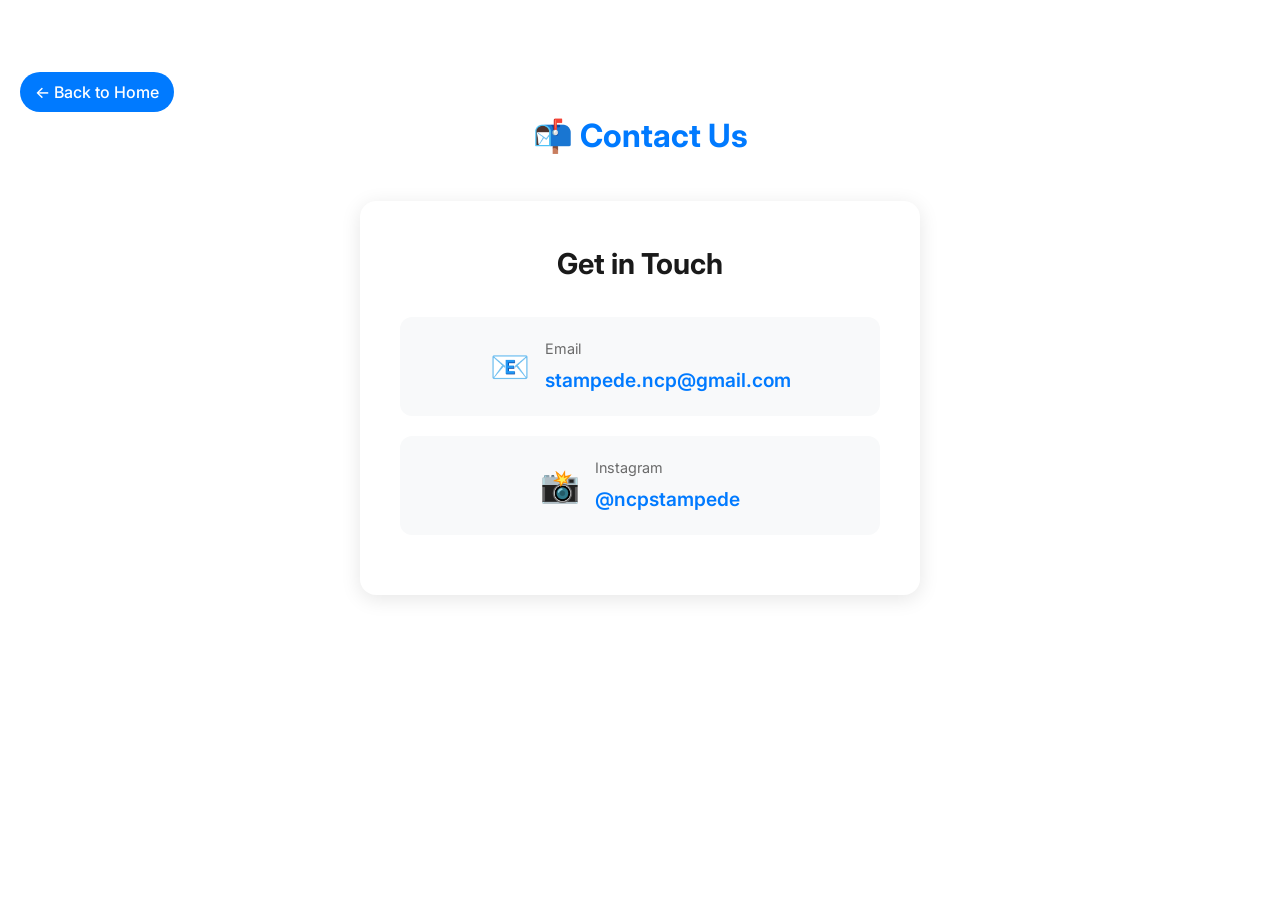
==== contact.html @ a9ec6a54 "Add contact subpage with email and Instagram information Co-authored-by: CODERTG2 <67664950+CODERTG2" ====
<!DOCTYPE html>
<html lang="en">
<head>
    <meta charset="UTF-8">
    <meta name="viewport" content="width=device-width, initial-scale=1.0">
    <title>Contact - NCP Stampede</title>
    <meta name="description" content="Contact NCP Stampede - Get in touch with us via email or Instagram.">
    <link rel="stylesheet" href="styles/main.css">
    <link rel="preconnect" href="https://fonts.googleapis.com">
    <link rel="preconnect" href="https://fonts.gstatic.com" crossorigin>
    <link href="https://fonts.googleapis.com/css2?family=Inter:wght@300;400;500;600;700;800;900&display=swap" rel="stylesheet">
    <link rel="icon" type="image/x-icon" href="data:image/svg+xml,<svg xmlns=%22http://www.w3.org/2000/svg%22 viewBox=%220 0 100 100%22><text y=%22.9em%22 font-size=%2290%22>🏈</text></svg>">
    <style>
        body { padding-top: 70px; }
        .contact-section {
            background: white;
            padding: 40px;
            border-radius: 16px;
            box-shadow: 0 4px 20px rgba(0,0,0,0.1);
            margin: 30px 0;
            text-align: center;
        }
        .contact-section h2 {
            font-size: 1.8rem;
            margin-bottom: 30px;
            color: #1a1a1a;
        }
        .contact-item {
            display: flex;
            align-items: center;
            justify-content: center;
            gap: 15px;
            padding: 20px;
            margin: 20px 0;
            background: #f8f9fa;
            border-radius: 12px;
            transition: all 0.3s ease;
        }
        .contact-item:hover {
            transform: translateY(-3px);
            box-shadow: 0 8px 25px rgba(0, 0, 0, 0.1);
        }
        .contact-icon {
            font-size: 2rem;
        }
        .contact-info {
            text-align: left;
        }
        .contact-label {
            font-size: 0.9rem;
            color: #6a6a6a;
            margin-bottom: 5px;
        }
        .contact-value {
            font-size: 1.2rem;
            font-weight: 600;
            color: #1a1a1a;
        }
        .contact-value a {
            color: #007AFF;
            text-decoration: none;
            transition: color 0.3s ease;
        }
        .contact-value a:hover {
            color: #0056CC;
        }
        .back-nav {
            position: fixed;
            top: 80px;
            left: 20px;
            z-index: 100;
        }
        .back-nav a {
            background: #007AFF;
            color: white;
            padding: 10px 15px;
            border-radius: 25px;
            text-decoration: none;
            font-weight: 500;
            transition: all 0.3s ease;
        }
        .back-nav a:hover {
            background: #0056CC;
            transform: translateY(-2px);
        }
        @media (max-width: 480px) {
            .contact-item {
                flex-direction: column;
                text-align: center;
            }
            .contact-info {
                text-align: center;
            }
        }
    </style>
</head>
<body>
    <div class="back-nav">
        <a href="index.html">← Back to Home</a>
    </div>

    <div class="container" style="max-width: 600px; margin-top: 40px;">
        <h1 style="text-align: center; color: #007AFF; margin-bottom: 40px;">
            📬 Contact Us
        </h1>

        <div class="contact-section">
            <h2>Get in Touch</h2>
            
            <div class="contact-item">
                <span class="contact-icon">📧</span>
                <div class="contact-info">
                    <div class="contact-label">Email</div>
                    <div class="contact-value">
                        <a href="mailto:stampede.ncp@gmail.com">stampede.ncp@gmail.com</a>
                    </div>
                </div>
            </div>

            <div class="contact-item">
                <span class="contact-icon">📸</span>
                <div class="contact-info">
                    <div class="contact-label">Instagram</div>
                    <div class="contact-value">
                        <a href="https://instagram.com/ncpstampede" target="_blank" rel="noopener noreferrer">@ncpstampede</a>
                    </div>
                </div>
            </div>
        </div>

    </div>
</body>
</html>
---- styles/main.css ----
/* Reset and Base Styles */
* {
    margin: 0;
    padding: 0;
    box-sizing: border-box;
}

html {
    scroll-behavior: smooth;
}

body {
    font-family: 'Inter', system-ui, -apple-system, BlinkMacSystemFont, 'Segoe UI', Roboto, sans-serif;
    line-height: 1.6;
    color: #1a1a1a;
    background-color: #ffffff;
}

.container {
    max-width: 1200px;
    margin: 0 auto;
    padding: 0 20px;
}

/* Navigation */
.navbar {
    position: fixed;
    top: 0;
    width: 100%;
    background: rgba(255, 255, 255, 0.95);
    backdrop-filter: blur(10px);
    border-bottom: 1px solid #e5e5e5;
    z-index: 1000;
    transition: all 0.3s ease;
}

.nav-container {
    max-width: 1200px;
    margin: 0 auto;
    padding: 0 20px;
    display: flex;
    justify-content: space-between;
    align-items: center;
    height: 70px;
}

.nav-logo {
    display: flex;
    align-items: center;
    text-decoration: none;
    color: #1a1a1a;
    font-weight: 700;
    font-size: 20px;
    gap: 8px;
}

.logo-icon {
    font-size: 24px;
}

.nav-menu {
    display: flex;
    list-style: none;
    gap: 30px;
    align-items: center;
}

.nav-link {
    text-decoration: none;
    color: #4a4a4a;
    font-weight: 500;
    transition: color 0.3s ease;
    position: relative;
}

.nav-link:hover {
    color: #007AFF;
}

.nav-link::after {
    content: '';
    position: absolute;
    width: 0;
    height: 2px;
    bottom: -5px;
    left: 0;
    background-color: #007AFF;
    transition: width 0.3s ease;
}

.nav-link:hover::after {
    width: 100%;
}

.hamburger {
    display: none;
    flex-direction: column;
    cursor: pointer;
}

.bar {
    width: 25px;
    height: 3px;
    background-color: #1a1a1a;
    margin: 3px 0;
    transition: 0.3s;
}

/* Hero Section */
.hero {
    background: linear-gradient(135deg, #667eea 0%, #764ba2 100%);
    color: white;
    padding: 120px 0 80px;
    min-height: 100vh;
    display: flex;
    align-items: center;
}

.hero-content {
    text-align: center;
    max-width: 800px;
    margin: 0 auto;
}

.hero-title {
    font-size: 3.5rem;
    font-weight: 800;
    margin-bottom: 20px;
    line-height: 1.2;
}

.hero-subtitle {
    font-size: 1.25rem;
    margin-bottom: 40px;
    opacity: 0.9;
    line-height: 1.6;
}

.hero-stats {
    display: flex;
    justify-content: center;
    gap: 60px;
    margin-bottom: 40px;
}

.stat {
    text-align: center;
}

.stat-number {
    display: block;
    font-size: 2.5rem;
    font-weight: 700;
    margin-bottom: 5px;
}

.stat-label {
    font-size: 0.9rem;
    opacity: 0.8;
}

.hero-buttons {
    display: flex;
    gap: 20px;
    justify-content: center;
    flex-wrap: wrap;
}

/* Buttons */
.btn {
    padding: 12px 24px;
    text-decoration: none;
    border-radius: 8px;
    font-weight: 600;
    transition: all 0.3s ease;
    display: inline-block;
    text-align: center;
}

.btn-primary {
    background-color: #007AFF;
    color: white;
    box-shadow: 0 4px 15px rgba(0, 122, 255, 0.3);
}

.btn-primary:hover {
    background-color: #0056CC;
    transform: translateY(-2px);
    box-shadow: 0 8px 25px rgba(0, 122, 255, 0.4);
}

.btn-secondary {
    background-color: transparent;
    color: white;
    border: 2px solid white;
}

.btn-secondary:hover {
    background-color: white;
    color: #667eea;
    transform: translateY(-2px);
}

/* Sections */
.section {
    padding: 80px 0;
}

.section-alt {
    background-color: #f8f9fa;
}

.section-header {
    text-align: center;
    margin-bottom: 60px;
}

.section-title {
    font-size: 2.5rem;
    font-weight: 700;
    margin-bottom: 20px;
    color: #1a1a1a;
}

.section-subtitle {
    font-size: 1.1rem;
    color: #6a6a6a;
    max-width: 600px;
    margin: 0 auto;
    line-height: 1.6;
}

/* Cards and Grids */
.overview-grid,
.features-grid {
    display: grid;
    grid-template-columns: repeat(auto-fit, minmax(300px, 1fr));
    gap: 30px;
    margin-bottom: 60px;
}

.overview-card,
.feature-card {
    background: white;
    padding: 30px;
    border-radius: 16px;
    box-shadow: 0 4px 20px rgba(0, 0, 0, 0.1);
    transition: transform 0.3s ease, box-shadow 0.3s ease;
}

.overview-card:hover,
.feature-card:hover {
    transform: translateY(-5px);
    box-shadow: 0 8px 30px rgba(0, 0, 0, 0.15);
}

.card-icon {
    font-size: 3rem;
    margin-bottom: 20px;
}

.overview-card h3,
.feature-card h3 {
    font-size: 1.4rem;
    font-weight: 600;
    margin-bottom: 15px;
    color: #1a1a1a;
}

.overview-card p,
.feature-card p {
    color: #6a6a6a;
    margin-bottom: 20px;
    line-height: 1.6;
}

.feature-list {
    list-style: none;
    padding: 0;
}

.feature-list li {
    padding: 5px 0;
    color: #6a6a6a;
    position: relative;
    padding-left: 20px;
}

.feature-list li::before {
    content: '✓';
    position: absolute;
    left: 0;
    color: #007AFF;
    font-weight: bold;
}

.card-link {
    color: #007AFF;
    text-decoration: none;
    font-weight: 600;
    transition: color 0.3s ease;
}

.card-link:hover {
    color: #0056CC;
}

/* Code Examples */
.code-example {
    background: #1a1a1a;
    border-radius: 12px;
    padding: 30px;
    margin: 40px 0;
    overflow: hidden;
}

.code-example h3 {
    color: white;
    margin-bottom: 20px;
    font-size: 1.3rem;
}

.code-example pre {
    margin: 0;
    overflow-x: auto;
}

.code-example code {
    font-family: 'SF Mono', Monaco, 'Cascadia Code', 'Roboto Mono', Consolas, 'Courier New', monospace;
    font-size: 14px;
    line-height: 1.5;
}

/* API Reference */
.api-reference {
    margin-top: 60px;
}

.api-grid {
    display: grid;
    grid-template-columns: repeat(auto-fit, minmax(400px, 1fr));
    gap: 30px;
    margin-top: 30px;
}

.api-card {
    background: white;
    padding: 30px;
    border-radius: 12px;
    border: 1px solid #e5e5e5;
}

.api-card h4 {
    font-size: 1.3rem;
    font-weight: 600;
    margin-bottom: 15px;
    color: #1a1a1a;
}

.api-card p {
    margin-bottom: 10px;
    color: #6a6a6a;
}

.api-card code {
    background: #f5f5f5;
    padding: 2px 6px;
    border-radius: 4px;
    font-family: 'SF Mono', Monaco, monospace;
    font-size: 13px;
}

.api-columns ul {
    list-style: none;
    padding: 0;
    margin-top: 10px;
}

.api-columns li {
    padding: 3px 0;
    font-size: 14px;
    color: #6a6a6a;
}

/* Component Showcase */
.component-showcase {
    margin-top: 60px;
}

.components-grid {
    display: grid;
    grid-template-columns: repeat(auto-fit, minmax(280px, 1fr));
    gap: 20px;
    margin-top: 30px;
}

.component-card {
    background: white;
    padding: 25px;
    border-radius: 12px;
    border: 1px solid #e5e5e5;
    transition: border-color 0.3s ease;
}

.component-card:hover {
    border-color: #007AFF;
}

.component-card h4 {
    font-size: 1.1rem;
    font-weight: 600;
    margin-bottom: 10px;
    color: #1a1a1a;
}

.component-card p {
    font-size: 14px;
    color: #6a6a6a;
    margin-bottom: 15px;
}

.component-card code {
    background: #f5f5f5;
    padding: 8px 12px;
    border-radius: 6px;
    font-family: 'SF Mono', Monaco, monospace;
    font-size: 12px;
    display: block;
    word-break: break-all;
}

/* Getting Started */
.getting-started-grid {
    display: grid;
    grid-template-columns: repeat(auto-fit, minmax(350px, 1fr));
    gap: 30px;
    margin-bottom: 60px;
}

.step-card {
    background: white;
    padding: 30px;
    border-radius: 16px;
    box-shadow: 0 4px 20px rgba(0, 0, 0, 0.1);
    position: relative;
}

.step-number {
    position: absolute;
    top: -15px;
    left: 30px;
    background: #007AFF;
    color: white;
    width: 30px;
    height: 30px;
    border-radius: 50%;
    display: flex;
    align-items: center;
    justify-content: center;
    font-weight: 700;
    font-size: 14px;
}

.step-card h3 {
    font-size: 1.3rem;
    font-weight: 600;
    margin-bottom: 15px;
    color: #1a1a1a;
    margin-top: 10px;
}

.step-card p {
    color: #6a6a6a;
    margin-bottom: 20px;
    line-height: 1.6;
}

.step-code {
    background: #1a1a1a;
    border-radius: 8px;
    overflow: hidden;
}

.step-code pre {
    margin: 0;
    padding: 20px;
    overflow-x: auto;
}

.step-code code {
    font-family: 'SF Mono', Monaco, monospace;
    font-size: 13px;
    line-height: 1.4;
}

/* Requirements and Resources */
.requirements-section,
.resources-section {
    margin-top: 60px;
}

.requirements-grid,
.resources-grid {
    display: grid;
    grid-template-columns: repeat(auto-fit, minmax(300px, 1fr));
    gap: 30px;
    margin-top: 30px;
}

.requirement-card {
    background: white;
    padding: 30px;
    border-radius: 12px;
    border: 1px solid #e5e5e5;
}

.requirement-card h4 {
    font-size: 1.2rem;
    font-weight: 600;
    margin-bottom: 20px;
    color: #1a1a1a;
}

.requirement-card ul {
    list-style: none;
    padding: 0;
}

.requirement-card li {
    padding: 8px 0;
    color: #6a6a6a;
    position: relative;
    padding-left: 20px;
    font-size: 14px;
}

.requirement-card li::before {
    content: '•';
    position: absolute;
    left: 0;
    color: #007AFF;
    font-weight: bold;
}

.resource-card {
    background: white;
    padding: 30px;
    border-radius: 12px;
    border: 1px solid #e5e5e5;
    text-decoration: none;
    color: inherit;
    transition: all 0.3s ease;
    display: block;
}

.resource-card:hover {
    transform: translateY(-3px);
    box-shadow: 0 8px 25px rgba(0, 0, 0, 0.15);
    border-color: #007AFF;
}

.resource-card h4 {
    font-size: 1.2rem;
    font-weight: 600;
    margin-bottom: 15px;
    color: #1a1a1a;
}

.resource-card p {
    color: #6a6a6a;
    font-size: 14px;
    line-height: 1.5;
}

/* Footer */
.footer {
    background-color: #1a1a1a;
    color: white;
    padding: 60px 0 30px;
}

.footer-content {
    display: grid;
    grid-template-columns: repeat(auto-fit, minmax(250px, 1fr));
    gap: 40px;
    margin-bottom: 40px;
}

.footer-section h3,
.footer-section h4 {
    margin-bottom: 20px;
    font-weight: 600;
}

.footer-section h3 {
    font-size: 1.3rem;
}

.footer-section h4 {
    font-size: 1.1rem;
}

.footer-section p {
    color: #b0b0b0;
    margin-bottom: 20px;
    line-height: 1.6;
}

.footer-links {
    display: flex;
    gap: 20px;
}

.footer-links a {
    color: #007AFF;
    text-decoration: none;
    font-weight: 500;
    transition: color 0.3s ease;
}

.footer-links a:hover {
    color: #40a0ff;
}

.footer-section ul {
    list-style: none;
    padding: 0;
}

.footer-section li {
    margin-bottom: 10px;
}

.footer-section a {
    color: #b0b0b0;
    text-decoration: none;
    transition: color 0.3s ease;
}

.footer-section a:hover {
    color: white;
}

.footer-bottom {
    border-top: 1px solid #333;
    padding-top: 30px;
    text-align: center;
    color: #b0b0b0;
}

.footer-bottom p {
    margin-bottom: 5px;
}

/* Responsive Design */
@media (max-width: 768px) {
    .hamburger {
        display: flex;
    }

    .nav-menu {
        position: fixed;
        left: -100%;
        top: 70px;
        flex-direction: column;
        background: white;
        width: 100%;
        text-align: center;
        transition: 0.3s;
        box-shadow: 0 10px 27px rgba(0, 0, 0, 0.05);
        padding: 20px 0;
    }

    .nav-menu.active {
        left: 0;
    }

    .nav-menu li {
        margin: 15px 0;
    }

    .hero-title {
        font-size: 2.5rem;
    }

    .hero-subtitle {
        font-size: 1.1rem;
    }

    .hero-stats {
        gap: 30px;
    }

    .stat-number {
        font-size: 2rem;
    }

    .section-title {
        font-size: 2rem;
    }

    .overview-grid,
    .features-grid {
        grid-template-columns: 1fr;
    }

    .api-grid {
        grid-template-columns: 1fr;
    }

    .getting-started-grid {
        grid-template-columns: 1fr;
    }

    .hero-buttons {
        flex-direction: column;
        align-items: center;
    }

    .btn {
        width: 100%;
        max-width: 280px;
    }

    .container {
        padding: 0 15px;
    }

    .nav-container {
        padding: 0 15px;
    }
}

@media (max-width: 480px) {
    .hero {
        padding: 100px 0 60px;
    }

    .hero-title {
        font-size: 2rem;
    }

    .hero-subtitle {
        font-size: 1rem;
    }

    .hero-stats {
        flex-direction: column;
        gap: 20px;
    }

    .section {
        padding: 60px 0;
    }

    .section-title {
        font-size: 1.8rem;
    }

    .code-example,
    .step-code {
        margin: 20px -15px;
        border-radius: 0;
    }

    .overview-card,
    .feature-card,
    .step-card {
        padding: 20px;
    }

    .footer-content {
        grid-template-columns: 1fr;
        gap: 30px;
    }
}

/* Animations */
@keyframes fadeInUp {
    from {
        opacity: 0;
        transform: translateY(30px);
    }
    to {
        opacity: 1;
        transform: translateY(0);
    }
}

.overview-card,
.feature-card,
.step-card {
    animation: fadeInUp 0.6s ease-out;
}

/* Smooth scrolling offset for fixed navbar */
section {
    scroll-margin-top: 70px;
}
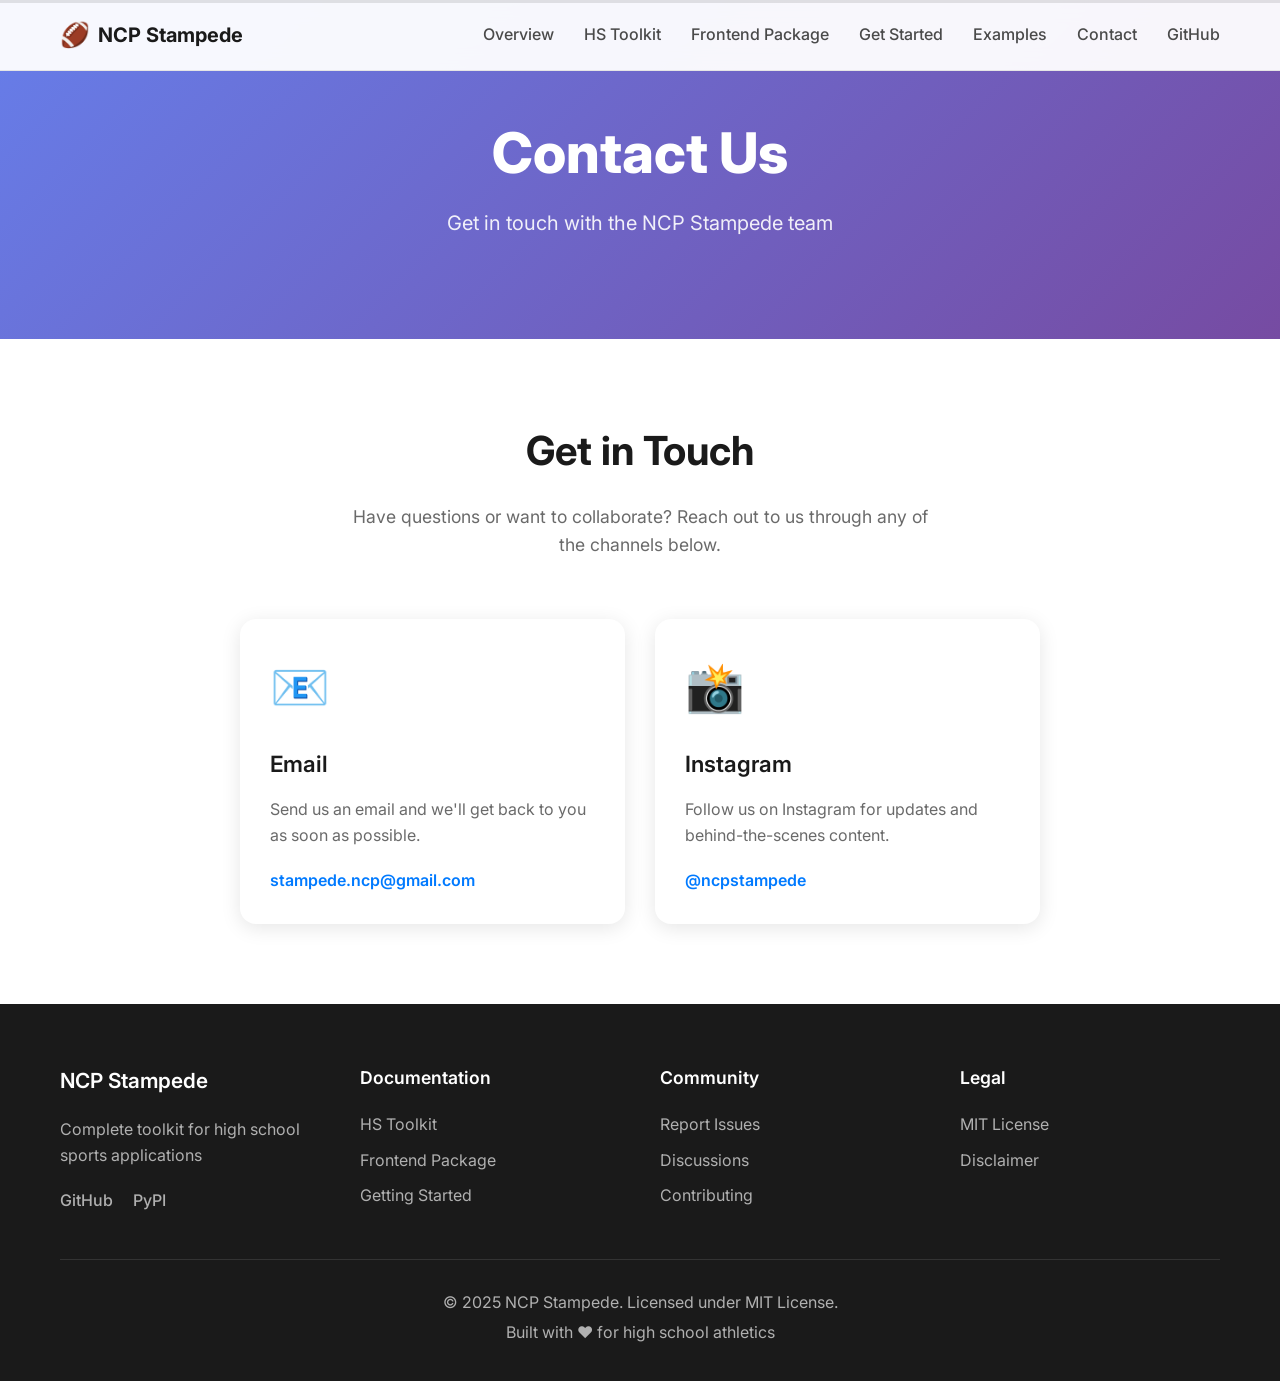
==== commit 991767c0: "Redesign contact page to match main website theme Co-authored-by: CODERTG2 <67664950+CODERTG2@users." ====
--- a/contact.html
+++ b/contact.html
@@ -5,129 +5,140 @@
     <meta name="viewport" content="width=device-width, initial-scale=1.0">
     <title>Contact - NCP Stampede</title>
     <meta name="description" content="Contact NCP Stampede - Get in touch with us via email or Instagram.">
+    <meta name="author" content="NCP Stampede">
+    <meta name="robots" content="index, follow">
+
+    <!-- Favicon -->
+    <link rel="icon" type="image/x-icon" href="data:image/svg+xml,<svg xmlns=%22http://www.w3.org/2000/svg%22 viewBox=%220 0 100 100%22><text y=%22.9em%22 font-size=%2290%22>🏈</text></svg>">
+    <link rel="apple-touch-icon" href="data:image/svg+xml,<svg xmlns=%22http://www.w3.org/2000/svg%22 viewBox=%220 0 100 100%22><text y=%22.9em%22 font-size=%2290%22>🏈</text></svg>">
+
     <link rel="stylesheet" href="styles/main.css">
     <link rel="preconnect" href="https://fonts.googleapis.com">
     <link rel="preconnect" href="https://fonts.gstatic.com" crossorigin>
     <link href="https://fonts.googleapis.com/css2?family=Inter:wght@300;400;500;600;700;800;900&display=swap" rel="stylesheet">
-    <link rel="icon" type="image/x-icon" href="data:image/svg+xml,<svg xmlns=%22http://www.w3.org/2000/svg%22 viewBox=%220 0 100 100%22><text y=%22.9em%22 font-size=%2290%22>🏈</text></svg>">
-    <style>
-        body { padding-top: 70px; }
-        .contact-section {
-            background: white;
-            padding: 40px;
-            border-radius: 16px;
-            box-shadow: 0 4px 20px rgba(0,0,0,0.1);
-            margin: 30px 0;
-            text-align: center;
-        }
-        .contact-section h2 {
-            font-size: 1.8rem;
-            margin-bottom: 30px;
-            color: #1a1a1a;
-        }
-        .contact-item {
-            display: flex;
-            align-items: center;
-            justify-content: center;
-            gap: 15px;
-            padding: 20px;
-            margin: 20px 0;
-            background: #f8f9fa;
-            border-radius: 12px;
-            transition: all 0.3s ease;
-        }
-        .contact-item:hover {
-            transform: translateY(-3px);
-            box-shadow: 0 8px 25px rgba(0, 0, 0, 0.1);
-        }
-        .contact-icon {
-            font-size: 2rem;
-        }
-        .contact-info {
-            text-align: left;
-        }
-        .contact-label {
-            font-size: 0.9rem;
-            color: #6a6a6a;
-            margin-bottom: 5px;
-        }
-        .contact-value {
-            font-size: 1.2rem;
-            font-weight: 600;
-            color: #1a1a1a;
-        }
-        .contact-value a {
-            color: #007AFF;
-            text-decoration: none;
-            transition: color 0.3s ease;
-        }
-        .contact-value a:hover {
-            color: #0056CC;
-        }
-        .back-nav {
-            position: fixed;
-            top: 80px;
-            left: 20px;
-            z-index: 100;
-        }
-        .back-nav a {
-            background: #007AFF;
-            color: white;
-            padding: 10px 15px;
-            border-radius: 25px;
-            text-decoration: none;
-            font-weight: 500;
-            transition: all 0.3s ease;
-        }
-        .back-nav a:hover {
-            background: #0056CC;
-            transform: translateY(-2px);
-        }
-        @media (max-width: 480px) {
-            .contact-item {
-                flex-direction: column;
-                text-align: center;
-            }
-            .contact-info {
-                text-align: center;
-            }
-        }
-    </style>
 </head>
 <body>
-    <div class="back-nav">
-        <a href="index.html">← Back to Home</a>
-    </div>
+    <nav class="navbar">
+        <div class="nav-container">
+            <a href="index.html" class="nav-logo">
+                <span class="logo-icon">🏈</span>
+                NCP Stampede
+            </a>
+            <ul class="nav-menu">
+                <li class="nav-item">
+                    <a href="index.html#overview" class="nav-link">Overview</a>
+                </li>
+                <li class="nav-item">
+                    <a href="index.html#hs-toolkit" class="nav-link">HS Toolkit</a>
+                </li>
+                <li class="nav-item">
+                    <a href="index.html#frontend-package" class="nav-link">Frontend Package</a>
+                </li>
+                <li class="nav-item">
+                    <a href="index.html#getting-started" class="nav-link">Get Started</a>
+                </li>
+                <li class="nav-item">
+                    <a href="examples.html" class="nav-link">Examples</a>
+                </li>
+                <li class="nav-item">
+                    <a href="contact.html" class="nav-link">Contact</a>
+                </li>
+                <li class="nav-item">
+                    <a href="https://github.com/NCP-Stampede" class="nav-link" target="_blank">GitHub</a>
+                </li>
+            </ul>
+            <div class="hamburger">
+                <span class="bar"></span>
+                <span class="bar"></span>
+                <span class="bar"></span>
+            </div>
+        </div>
+    </nav>
 
-    <div class="container" style="max-width: 600px; margin-top: 40px;">
-        <h1 style="text-align: center; color: #007AFF; margin-bottom: 40px;">
-            📬 Contact Us
-        </h1>
+    <main>
+        <!-- Hero Section -->
+        <section class="hero" style="min-height: auto; padding: 120px 0 60px;">
+            <div class="container">
+                <div class="hero-content">
+                    <h1 class="hero-title">Contact Us</h1>
+                    <p class="hero-subtitle">
+                        Get in touch with the NCP Stampede team
+                    </p>
+                </div>
+            </div>
+        </section>
 
-        <div class="contact-section">
-            <h2>Get in Touch</h2>
-            
-            <div class="contact-item">
-                <span class="contact-icon">📧</span>
-                <div class="contact-info">
-                    <div class="contact-label">Email</div>
-                    <div class="contact-value">
-                        <a href="mailto:stampede.ncp@gmail.com">stampede.ncp@gmail.com</a>
+        <!-- Contact Section -->
+        <section class="section">
+            <div class="container">
+                <div class="section-header">
+                    <h2 class="section-title">Get in Touch</h2>
+                    <p class="section-subtitle">
+                        Have questions or want to collaborate? Reach out to us through any of the channels below.
+                    </p>
+                </div>
+
+                <div class="overview-grid" style="max-width: 800px; margin: 0 auto;">
+                    <div class="overview-card">
+                        <div class="card-icon">📧</div>
+                        <h3>Email</h3>
+                        <p>Send us an email and we'll get back to you as soon as possible.</p>
+                        <a href="mailto:stampede.ncp@gmail.com" class="card-link">stampede.ncp@gmail.com</a>
+                    </div>
+                    <div class="overview-card">
+                        <div class="card-icon">📸</div>
+                        <h3>Instagram</h3>
+                        <p>Follow us on Instagram for updates and behind-the-scenes content.</p>
+                        <a href="https://instagram.com/ncpstampede" class="card-link" target="_blank" rel="noopener noreferrer">@ncpstampede</a>
                     </div>
                 </div>
             </div>
+        </section>
 
-            <div class="contact-item">
-                <span class="contact-icon">📸</span>
-                <div class="contact-info">
-                    <div class="contact-label">Instagram</div>
-                    <div class="contact-value">
-                        <a href="https://instagram.com/ncpstampede" target="_blank" rel="noopener noreferrer">@ncpstampede</a>
+        <!-- Footer -->
+        <footer class="footer">
+            <div class="container">
+                <div class="footer-content">
+                    <div class="footer-section">
+                        <h3>NCP Stampede</h3>
+                        <p>Complete toolkit for high school sports applications</p>
+                        <div class="footer-links">
+                            <a href="https://github.com/NCP-Stampede" target="_blank">GitHub</a>
+                            <a href="https://pypi.org/project/hs-scraper-toolkit/" target="_blank">PyPI</a>
+                        </div>
+                    </div>
+                    <div class="footer-section">
+                        <h4>Documentation</h4>
+                        <ul>
+                            <li><a href="index.html#hs-toolkit">HS Toolkit</a></li>
+                            <li><a href="index.html#frontend-package">Frontend Package</a></li>
+                            <li><a href="index.html#getting-started">Getting Started</a></li>
+                        </ul>
+                    </div>
+                    <div class="footer-section">
+                        <h4>Community</h4>
+                        <ul>
+                            <li><a href="https://github.com/NCP-Stampede/hs-app-toolkit/issues" target="_blank">Report Issues</a></li>
+                            <li><a href="https://github.com/NCP-Stampede/hs-app-toolkit/discussions" target="_blank">Discussions</a></li>
+                            <li><a href="https://github.com/NCP-Stampede/hs-app-toolkit#contributing" target="_blank">Contributing</a></li>
+                        </ul>
+                    </div>
+                    <div class="footer-section">
+                        <h4>Legal</h4>
+                        <ul>
+                            <li><a href="https://github.com/NCP-Stampede/hs-app-toolkit/blob/main/LICENSE" target="_blank">MIT License</a></li>
+                            <li><a href="index.html#disclaimer">Disclaimer</a></li>
+                        </ul>
                     </div>
                 </div>
+                <div class="footer-bottom">
+                    <p>&copy; 2025 NCP Stampede. Licensed under MIT License.</p>
+                    <p>Built with ❤️ for high school athletics</p>
+                </div>
             </div>
-        </div>
+        </footer>
+    </main>
 
-    </div>
+    <script src="scripts/main.js"></script>
 </body>
 </html>
